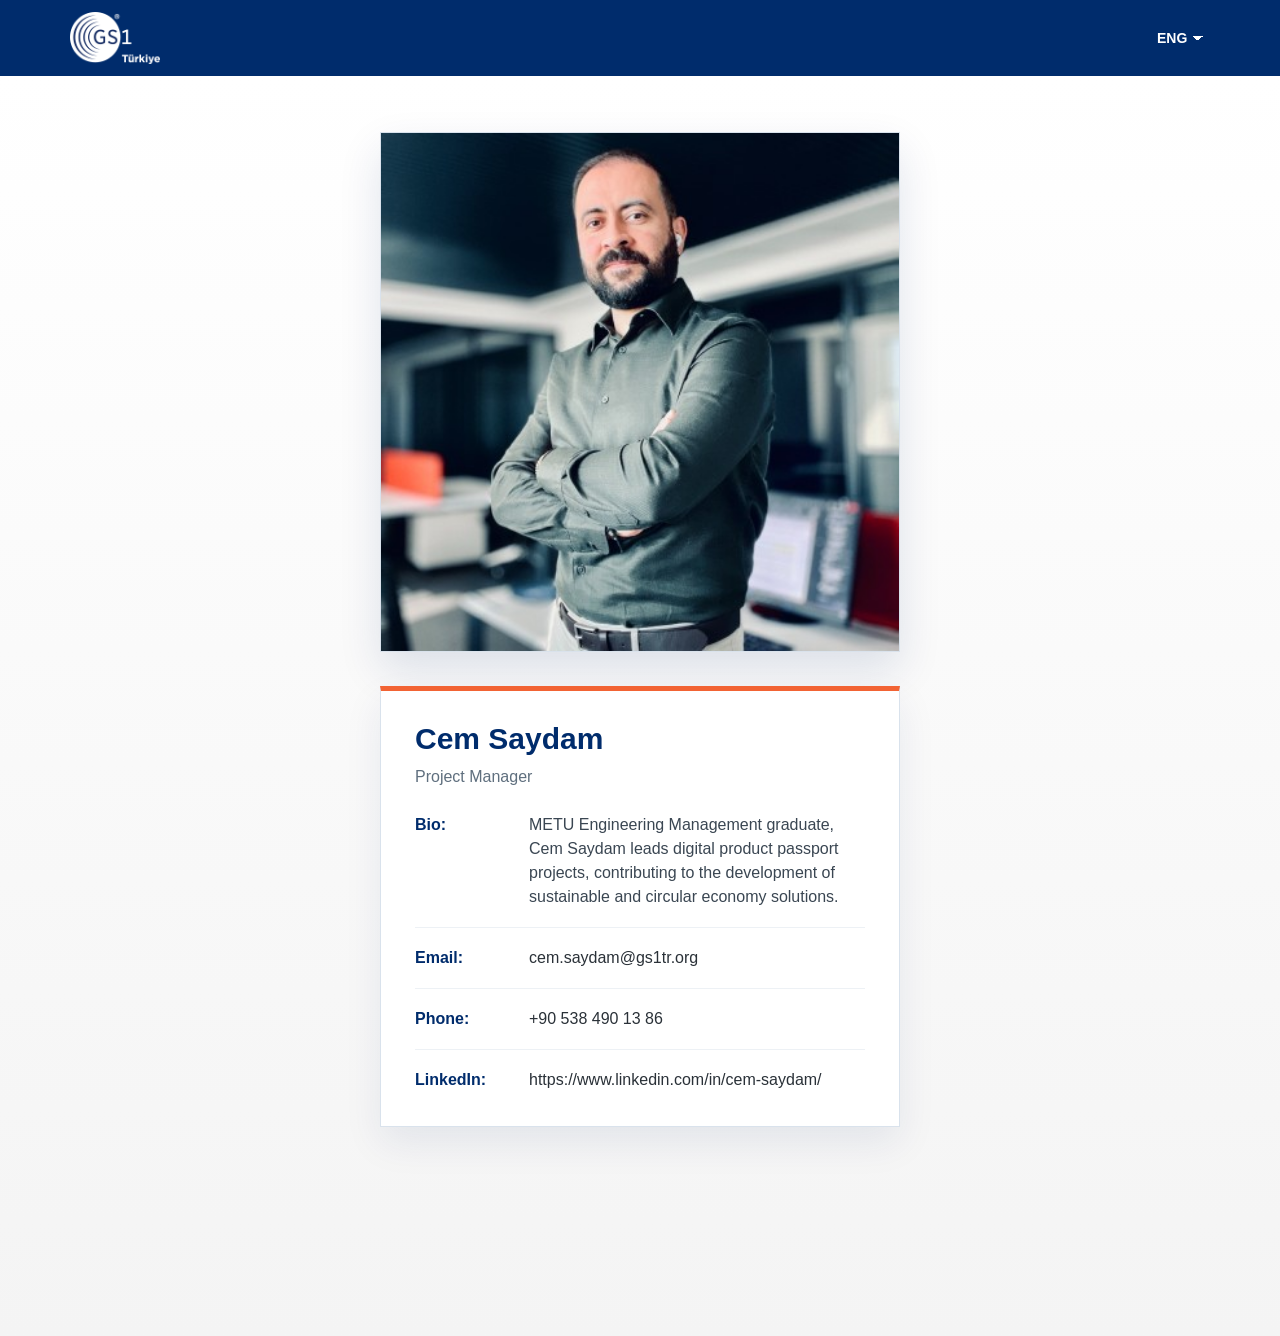
==== index.html @ 105dc5ab "Add files via upload" ====
<!DOCTYPE html>
<html lang="tr">
<head>
  <meta charset="UTF-8" />
  <meta name="viewport" content="width=device-width, initial-scale=1.0" />
  <meta name="robots" content="noindex, nofollow, noarchive" />
  <title>Profil | GS1 Türkiye</title>

  <style>
    :root {
      --gs1-blue: rgb(0, 44, 108);
      --gs1-orange: rgb(242, 99, 52);
      --gs1-light-gray: rgb(244, 244, 244);
      --gs1-text: #1b1f23;
      --gs1-muted: #5f6f7e;
      --gs1-border: #d9e2ec;
      --white: #ffffff;
      --container: 1140px;
    }

    * {
      box-sizing: border-box;
    }

    body {
      margin: 0;
      font-family: "Gotham Office", "Gotham", Arial, Helvetica, sans-serif;
      color: var(--gs1-text);
      background: var(--gs1-light-gray);
      line-height: 1.5;
    }

    a {
      color: inherit;
      text-decoration: none;
    }

    .container {
      width: min(var(--container), calc(100% - 32px));
      margin: 0 auto;
    }

    /* Header */
    .site-header {
      position: sticky;
      top: 0;
      z-index: 20;
      background: var(--gs1-blue);
      color: var(--white);
    }

    .site-header .container {
      min-height: 76px;
      display: flex;
      align-items: center;
      justify-content: space-between;
      gap: 24px;
    }

    .logo-link {
      display: inline-flex;
      align-items: center;
      gap: 14px;
      flex-shrink: 0;
      padding: 10px 0;
    }

    .site-logo {
      display: block;
      width: auto;
      height: 52px;
    }

    .language-control {
      display: inline-flex;
      align-items: center;
      gap: 10px;
      font-size: 14px;
      font-weight: 600;
    }

    .language-control select {
      appearance: none;
      -webkit-appearance: none;
      border: 0;
      border-radius: 0;
      background: transparent;
      color: #ffffff;
      font: inherit;
      padding: 6px 22px 6px 6px;
      cursor: pointer;
      background-image:
        linear-gradient(45deg, transparent 50%, #ffffff 50%),
        linear-gradient(135deg, #ffffff 50%, transparent 50%);
      background-position:
        calc(100% - 12px) 52%,
        calc(100% - 7px) 52%;
      background-size: 5px 5px, 5px 5px;
      background-repeat: no-repeat;
    }

    .language-control select:focus {
      outline: 1px solid rgba(255, 255, 255, 0.7);
      outline-offset: 3px;
    }

    .language-control option {
      color: var(--gs1-text);
      background: #ffffff;
    }

    /* Main */
    .profile-main {
      min-height: calc(100vh + 360px);
      background:
        linear-gradient(180deg, #ffffff 0%, var(--gs1-light-gray) 100%);
      padding: 56px 0 120px;
    }

    .profile-shell {
      width: min(520px, 100%);
      margin: 0 auto;
      text-align: center;
    }

    .photo-frame {
      width: min(100%, calc(100vw - 32px));
      max-width: 520px;
      aspect-ratio: 1 / 1;
      margin: 0 auto;
      position: relative;
      z-index: 1;
      will-change: transform;
      overflow: hidden;
      border: 1px solid var(--gs1-border);
      background:
        linear-gradient(135deg, rgba(0, 44, 108, 0.08), rgba(242, 99, 52, 0.10)),
        #ffffff;
      display: grid;
      place-items: center;
      color: var(--gs1-blue);
      font-weight: 700;
      letter-spacing: 0.02em;
      box-shadow: 0 18px 40px rgba(0, 44, 108, 0.12);
    }

    .photo-frame img {
      width: 100%;
      height: 100%;
      display: none;
      object-fit: cover;
      filter: blur(var(--photo-blur, 0px)) saturate(var(--photo-saturation, 1));
      transform: scale(var(--photo-scale, 1));
      transform-origin: center;
      will-change: filter, transform;
    }

    .photo-frame.has-photo img {
      display: block;
    }

    .photo-frame.has-photo .photo-placeholder-text {
      display: none;
    }

    .photo-placeholder-text {
      width: 84px;
      height: 84px;
      border-radius: 50%;
      border: 2px solid rgba(0, 44, 108, 0.25);
      display: grid;
      place-items: center;
      font-size: 13px;
    }

    @keyframes profileCardIntro {
      0% {
        transform: translateY(28px);
      }
      65% {
        transform: translateY(-8px);
      }
      100% {
        transform: translateY(0);
      }
    }

    .profile-card {
      position: relative;
      z-index: 2;
      margin-top: 34px;
      background: #ffffff;
      border: 1px solid var(--gs1-border);
      border-top: 5px solid var(--gs1-orange);
      padding: 30px 34px 34px;
      text-align: left;
      box-shadow: 0 16px 36px rgba(0, 44, 108, 0.08);
      animation: profileCardIntro 900ms cubic-bezier(0.22, 1, 0.36, 1) 350ms both;
    }

    .profile-card h1 {
      margin: 0 0 8px;
      color: var(--gs1-blue);
      font-size: 30px;
      line-height: 1.2;
      font-weight: 700;
    }

    .profile-card .role-line {
      margin: 0 0 24px;
      color: var(--gs1-muted);
      font-size: 16px;
    }

    .info-list {
      display: grid;
      gap: 18px;
    }

    .info-row {
      display: grid;
      grid-template-columns: 96px 1fr;
      gap: 18px;
      padding-bottom: 18px;
      border-bottom: 1px solid #edf1f5;
    }

    .info-row:last-child {
      border-bottom: 0;
      padding-bottom: 0;
    }

    .info-label {
      color: var(--gs1-blue);
      font-weight: 700;
    }

    .info-value {
      color: #2a3138;
    }

    .bio-text {
      color: #3a4652;
    }

    .empty-state {
      margin-top: 20px;
      padding: 16px;
      border: 1px solid var(--gs1-border);
      background: #ffffff;
      color: var(--gs1-muted);
      text-align: center;
      display: none;
    }

    .empty-state.is-visible {
      display: block;
    }

    @media (prefers-reduced-motion: reduce) {
      .profile-card {
        animation: none;
      }
    }

    @media (max-width: 560px) {
      .site-header .container {
        min-height: 68px;
      }

      .site-logo {
        height: 44px;
      }

      .profile-main {
        min-height: calc(100vh + 280px);
        padding-top: 24px;
        padding-bottom: 96px;
      }

      .photo-frame {
        width: min(100%, calc(100vw - 24px));
      }

      .profile-card {
        margin-top: 24px;
        padding: 24px 22px 28px;
      }

      .profile-card h1 {
        font-size: 25px;
      }

      .info-row {
        grid-template-columns: 1fr;
        gap: 5px;
      }
    }
  </style>
</head>

<body>
  <header class="site-header">
    <div class="container">
      <a class="logo-link" href="https://gs1tr.org/" target="_blank" rel="noopener" aria-label="GS1 Türkiye web sitesine git">
        <img
          src="assets/gs1turkiyelogo.png"
          alt="GS1 Türkiye"
          class="site-logo"
          onerror="this.onerror=null; this.src='gs1turkiyelogo.png';"
        />
      </a>

      <div class="language-control">
        <select id="languageSelect" aria-label="Dil seçimi">
          <option value="tr">TR</option>
          <option value="en">ENG</option>
        </select>
      </div>
    </div>
  </header>

  <main class="profile-main">
    <div class="container">
      <section class="profile-shell" aria-labelledby="profile-title">
        <div class="photo-frame" aria-label="Profil fotoğrafı alanı">
          <img id="profilePhoto" src="" alt="" />
          <span class="photo-placeholder-text" data-i18n="photoPlaceholder">Fotoğraf</span>
        </div>

        <div class="profile-card">
          <h1 id="profile-title">Cem Saydam</h1>
          <p class="role-line" id="profileRole">Proje Yöneticisi</p>

          <div class="info-list">
            <div class="info-row">
              <div class="info-label" data-i18n="bioLabel">Bio:</div>
              <div class="info-value bio-text" id="profileBio">
                Lorem ipsum dolor sit amet, consectetur adipiscing elit.
              </div>
            </div>

            <div class="info-row">
              <div class="info-label" data-i18n="emailLabel">Eposta:</div>
              <div class="info-value"><a id="profileEmail" href="mailto:lorem@example.com">lorem@example.com</a></div>
            </div>

            <div class="info-row">
              <div class="info-label" data-i18n="phoneLabel">Telefon:</div>
              <div class="info-value"><a id="profilePhone" href="tel:1234">1234</a></div>
            </div>

            <div class="info-row">
              <div class="info-label" data-i18n="linkedinLabel">LinkedIn:</div>
              <div class="info-value"><a id="profileLinkedIn" href="#" target="_blank" rel="noopener">www...</a></div>
            </div>
          </div>
        </div>

        <div class="empty-state" id="emptyState"></div>
      </section>
    </div>
  </main>

  <script>
    const uiTranslations = {
      tr: {
        photoPlaceholder: "Fotoğraf",
        bioLabel: "Bio:",
        emailLabel: "Eposta:",
        phoneLabel: "Telefon:",
        linkedinLabel: "LinkedIn:",
        missingProfile: "Bu profile ait veri bulunamadı. URL'deki p parametresini kontrol edin."
      },
      en: {
        photoPlaceholder: "Photo",
        bioLabel: "Bio:",
        emailLabel: "Email:",
        phoneLabel: "Phone:",
        linkedinLabel: "LinkedIn:",
        missingProfile: "No data was found for this profile. Please check the p parameter in the URL."
      }
    };

    const fallbackProfiles = {
      "cem-saydam": {
        name: "Cem Saydam",
        title_tr: "Proje Yöneticisi",
        title_en: "Project Manager",
        bio_tr: "Lorem ipsum...",
        bio_en: "Lorem ipsum...",
        email: "cem.saydam@gs1tr.org",
        phone: "+90 538 490 13 86",
        linkedin: "https://www.linkedin.com/in/cem-saydam/",
        photo: "assets/cem-saydam.jpeg"
      }
    };

    const siteHeader = document.querySelector(".site-header");
    const languageSelect = document.getElementById("languageSelect");
    const photoFrame = document.querySelector(".photo-frame");
    const profileCard = document.querySelector(".profile-card");
    const profilePhoto = document.getElementById("profilePhoto");
    const profileTitle = document.getElementById("profile-title");
    const profileRole = document.getElementById("profileRole");
    const profileBio = document.getElementById("profileBio");
    const profileEmail = document.getElementById("profileEmail");
    const profilePhone = document.getElementById("profilePhone");
    const profileLinkedIn = document.getElementById("profileLinkedIn");
    const emptyState = document.getElementById("emptyState");
    const photoHeaderGap = 4;

    let currentLanguage = "en";
    let currentProfile = null;
    let ticking = false;

    function getInitialLanguage() {
      const savedLanguage = localStorage.getItem("profileLanguage");
      if (savedLanguage === "tr" || savedLanguage === "en") {
        return savedLanguage;
      }

      const browserLanguage = navigator.language || navigator.userLanguage || "en";
      return browserLanguage.toLowerCase().startsWith("tr") ? "tr" : "en";
    }

    function getProfileSlug() {
      const params = new URLSearchParams(window.location.search);
      return params.get("p") || "cem-saydam";
    }

    function applyUiLanguage(language) {
      const dictionary = uiTranslations[language] || uiTranslations.en;
      document.documentElement.lang = language;
      languageSelect.value = language;

      document.querySelectorAll("[data-i18n]").forEach((element) => {
        const key = element.getAttribute("data-i18n");
        if (dictionary[key]) {
          element.textContent = dictionary[key];
        }
      });

      if (emptyState.classList.contains("is-visible")) {
        emptyState.textContent = dictionary.missingProfile;
      }
    }

    function getLocalizedValue(profile, fieldBase, language) {
      return profile[`${fieldBase}_${language}`] || profile[`${fieldBase}_en`] || profile[`${fieldBase}_tr`] || "";
    }

    function renderProfile(profile) {
      currentProfile = profile;
      const role = getLocalizedValue(profile, "title", currentLanguage);
      const bio = getLocalizedValue(profile, "bio", currentLanguage);

      profileTitle.textContent = profile.name || "";
      profileRole.textContent = role;
      profileBio.textContent = bio;

      profileEmail.textContent = profile.email || "";
      profileEmail.href = profile.email ? `mailto:${profile.email}` : "#";

      profilePhone.textContent = profile.phone || "";
      profilePhone.href = profile.phone ? `tel:${profile.phone.replace(/\s+/g, "")}` : "#";

      profileLinkedIn.textContent = profile.linkedin || "www...";
      profileLinkedIn.href = profile.linkedin || "#";

      document.title = `${profile.name || "Profil"} | GS1 Türkiye`;

      if (profile.photo) {
        profilePhoto.src = profile.photo;
        profilePhoto.alt = profile.name || "Profil fotoğrafı";
        profilePhoto.onerror = () => {
          profilePhoto.removeAttribute("src");
          profilePhoto.alt = "";
          photoFrame.classList.remove("has-photo");
        };
        photoFrame.classList.add("has-photo");
      } else {
        profilePhoto.removeAttribute("src");
        profilePhoto.alt = "";
        profilePhoto.onerror = null;
        photoFrame.classList.remove("has-photo");
      }
    }

    async function loadProfiles() {
      try {
        const response = await fetch("data/profiles.json", { cache: "no-store" });
        if (!response.ok) throw new Error("profiles.json could not be loaded");
        return await response.json();
      } catch (error) {
        console.warn("Using fallback profile data:", error);
        return fallbackProfiles;
      }
    }

    function showMissingProfile() {
      const dictionary = uiTranslations[currentLanguage] || uiTranslations.en;
      emptyState.textContent = dictionary.missingProfile;
      emptyState.classList.add("is-visible");
    }

    function setLanguage(language) {
      currentLanguage = language;
      applyUiLanguage(language);
      localStorage.setItem("profileLanguage", language);

      if (currentProfile) {
        renderProfile(currentProfile);
      }
    }

    function updatePhotoParallax() {
      if (!photoFrame || !siteHeader || !profileCard) return;

      const scrollY = window.scrollY || window.pageYOffset;
      const currentTranslateY = getComputedStyle(photoFrame).transform;
      photoFrame.style.transform = "translateY(0)";

      const headerBottom = siteHeader.getBoundingClientRect().bottom;
      const photoRect = photoFrame.getBoundingClientRect();
      const cardRect = profileCard.getBoundingClientRect();
      const photoTop = photoRect.top;
      const pinnedTranslateY = Math.max(0, headerBottom + photoHeaderGap - photoTop);
      const translateY = Math.max(scrollY * 0.5, pinnedTranslateY);
      const translatedPhotoBottom = photoRect.bottom + translateY;
      const overlapStart = translatedPhotoBottom - cardRect.top;
      const overlapDistance = Math.min(photoRect.height * 0.45, 220);
      const overlapProgress = Math.min(Math.max(overlapStart / overlapDistance, 0), 1);
      const blur = overlapProgress * 3.5;
      const saturation = 1 - overlapProgress * 0.45;
      const scale = 1 + overlapProgress * 0.025;

      photoFrame.style.transform = currentTranslateY;
      photoFrame.style.transform = `translateY(${translateY}px)`;
      photoFrame.style.setProperty("--photo-blur", `${blur.toFixed(2)}px`);
      photoFrame.style.setProperty("--photo-saturation", saturation.toFixed(2));
      photoFrame.style.setProperty("--photo-scale", scale.toFixed(3));
      ticking = false;
    }

    function requestPhotoParallaxUpdate() {
      if (!ticking) {
        window.requestAnimationFrame(updatePhotoParallax);
        ticking = true;
      }
    }

    async function init() {
      setLanguage(getInitialLanguage());

      const profiles = await loadProfiles();
      const slug = getProfileSlug();
      const profile = profiles[slug];

      if (profile) {
        renderProfile(profile);
      } else {
        showMissingProfile();
      }

      updatePhotoParallax();
    }

    languageSelect.addEventListener("change", (event) => {
      setLanguage(event.target.value);
    });

    window.addEventListener("scroll", requestPhotoParallaxUpdate, { passive: true });
    window.addEventListener("resize", updatePhotoParallax);

    init();
  </script>
</body>
</html>
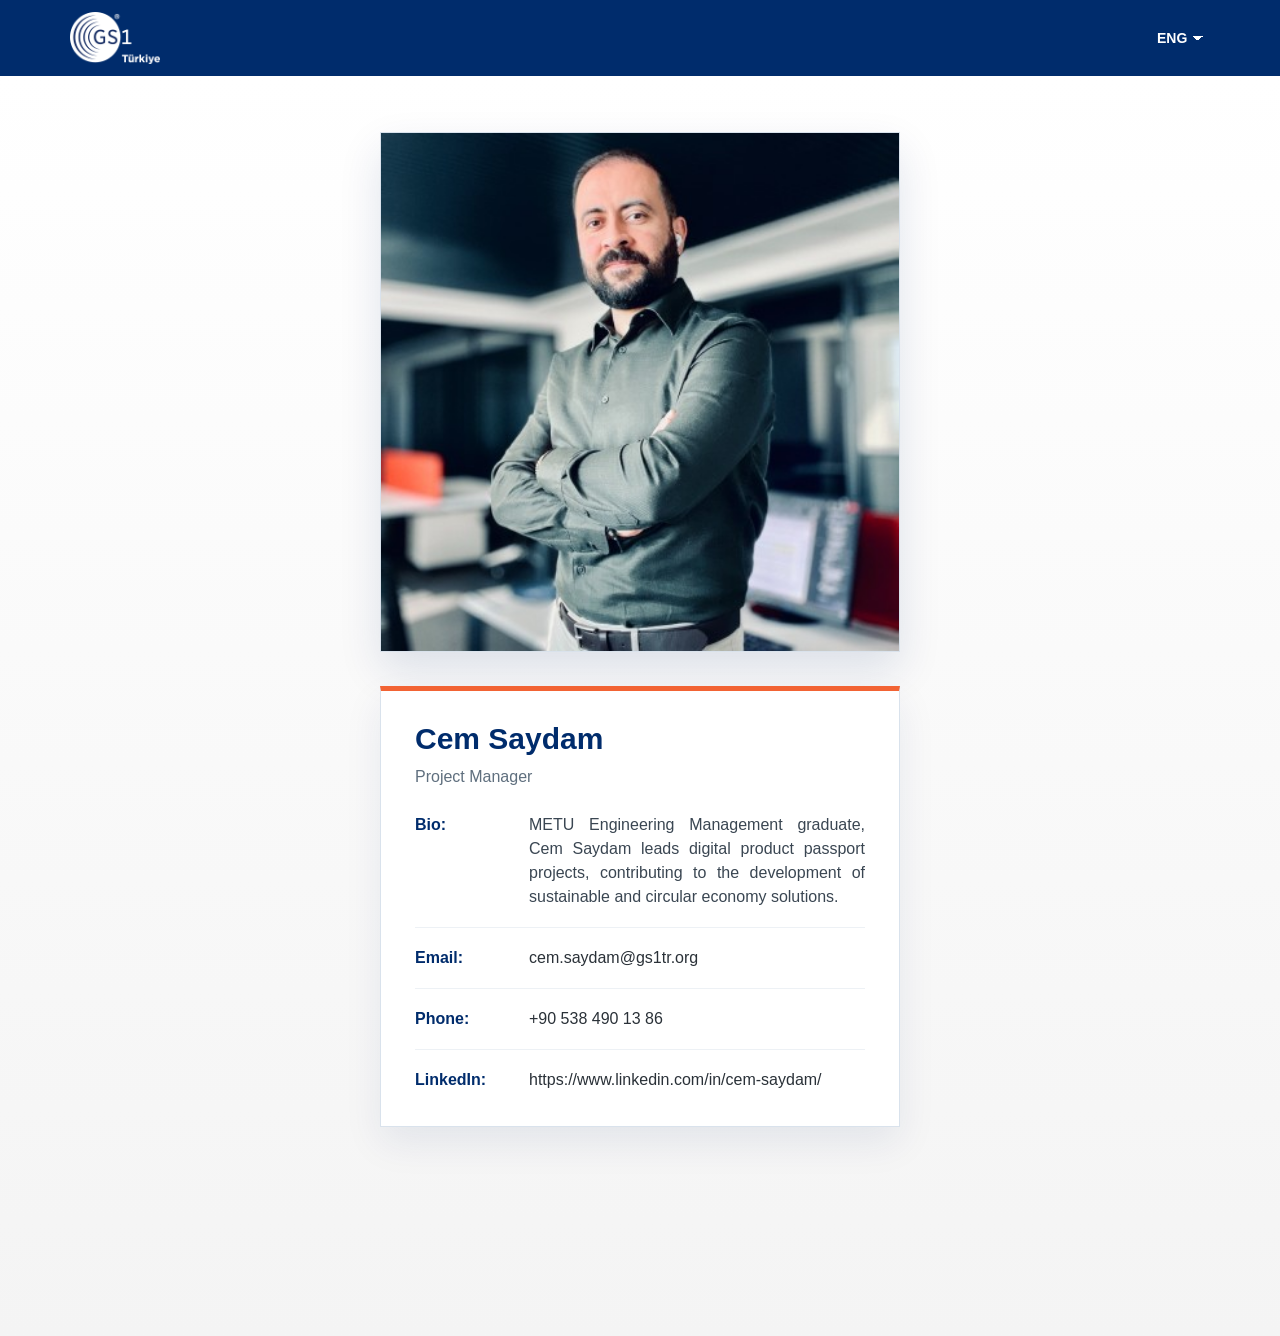
==== commit 5a11efc3: "text düzenlemesi" ====
--- a/index.html
+++ b/index.html
@@ -237,6 +237,7 @@
 
     .info-value {
       color: #2a3138;
+      text-align: justify;
     }
 
     .bio-text {
@@ -407,6 +408,10 @@
     const profileEmail = document.getElementById("profileEmail");
     const profilePhone = document.getElementById("profilePhone");
     const profileLinkedIn = document.getElementById("profileLinkedIn");
+    const profileBioRow = profileBio.closest(".info-row");
+    const profileEmailRow = profileEmail.closest(".info-row");
+    const profilePhoneRow = profilePhone.closest(".info-row");
+    const profileLinkedInRow = profileLinkedIn.closest(".info-row");
     const emptyState = document.getElementById("emptyState");
     const photoHeaderGap = 4;
 
@@ -454,19 +459,34 @@
       currentProfile = profile;
       const role = getLocalizedValue(profile, "title", currentLanguage);
       const bio = getLocalizedValue(profile, "bio", currentLanguage);
+      const email = profile.email || "";
+      const phone = profile.phone || "";
+      const linkedin = profile.linkedin || "";
+
+      const hasRole = role.trim() !== "";
+      const hasBio = bio.trim() !== "";
+      const hasEmail = email.trim() !== "";
+      const hasPhone = phone.trim() !== "";
+      const hasLinkedIn = linkedin.trim() !== "";
 
       profileTitle.textContent = profile.name || "";
       profileRole.textContent = role;
+      profileRole.style.display = hasRole ? "" : "none";
+
       profileBio.textContent = bio;
-
-      profileEmail.textContent = profile.email || "";
-      profileEmail.href = profile.email ? `mailto:${profile.email}` : "#";
-
-      profilePhone.textContent = profile.phone || "";
-      profilePhone.href = profile.phone ? `tel:${profile.phone.replace(/\s+/g, "")}` : "#";
-
-      profileLinkedIn.textContent = profile.linkedin || "www...";
-      profileLinkedIn.href = profile.linkedin || "#";
+      profileBioRow.style.display = hasBio ? "grid" : "none";
+
+      profileEmail.textContent = email;
+      profileEmail.href = hasEmail ? `mailto:${email}` : "#";
+      profileEmailRow.style.display = hasEmail ? "grid" : "none";
+
+      profilePhone.textContent = phone;
+      profilePhone.href = hasPhone ? `tel:${phone.replace(/\s+/g, "")}` : "#";
+      profilePhoneRow.style.display = hasPhone ? "grid" : "none";
+
+      profileLinkedIn.textContent = linkedin;
+      profileLinkedIn.href = hasLinkedIn ? linkedin : "#";
+      profileLinkedInRow.style.display = hasLinkedIn ? "grid" : "none";
 
       document.title = `${profile.name || "Profil"} | GS1 Türkiye`;
 
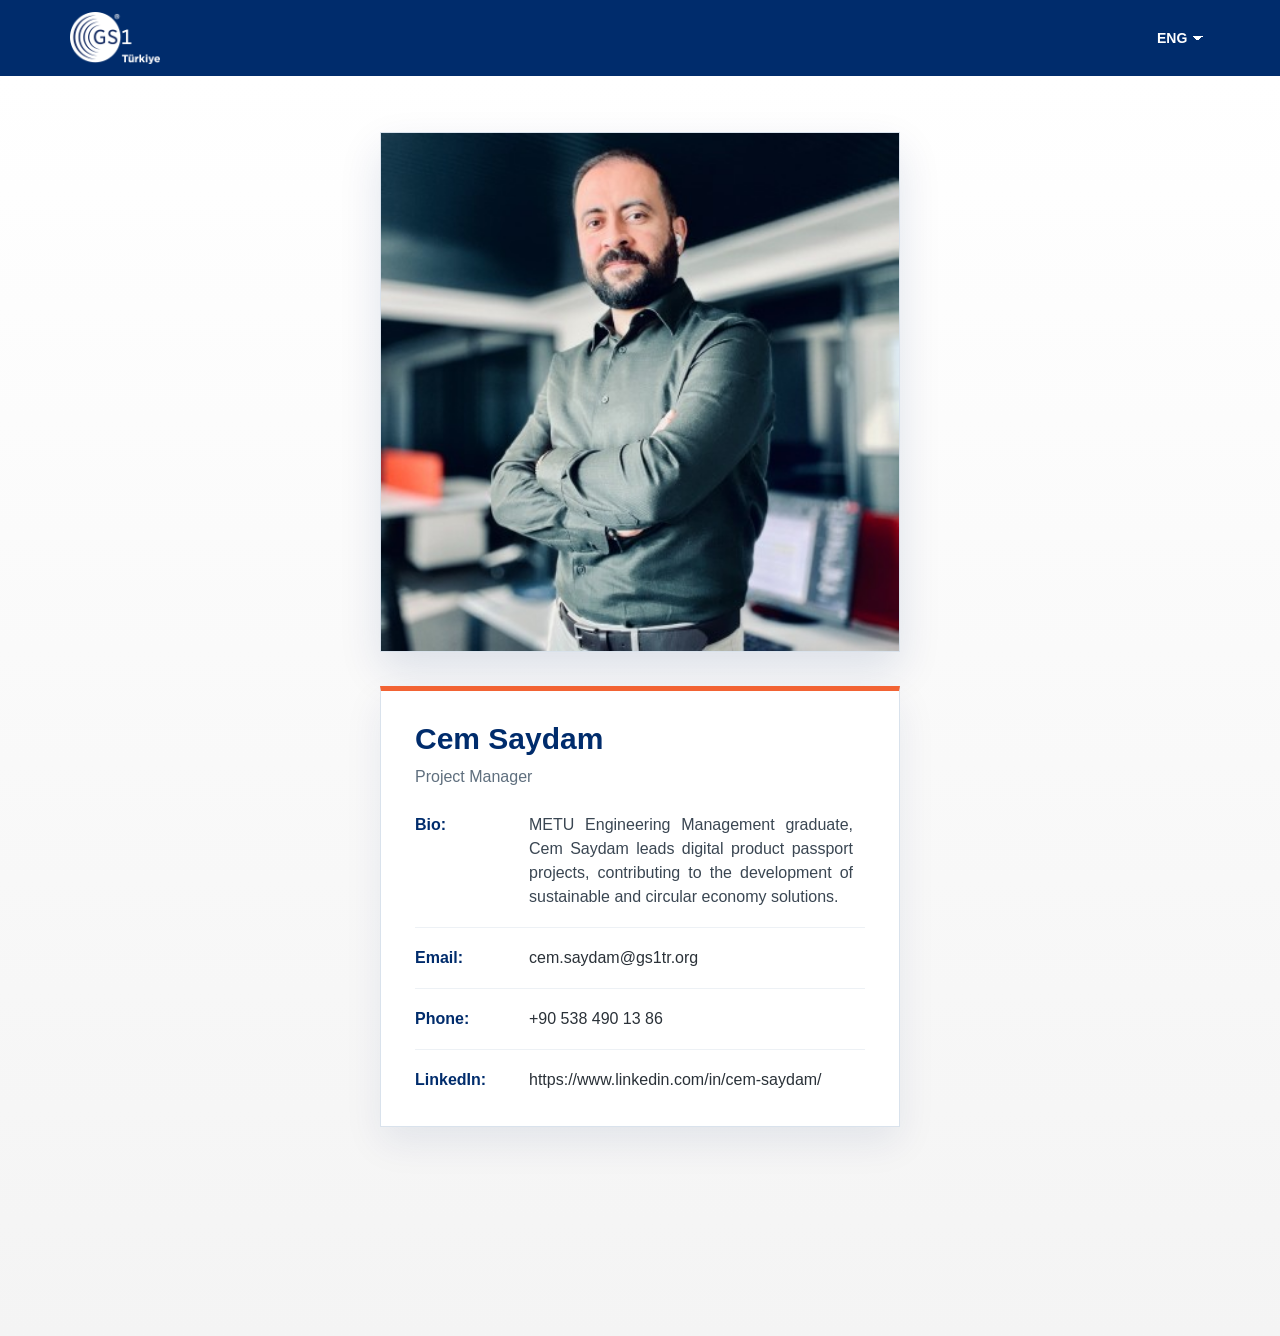
==== commit a02caf25: "text padding" ====
--- a/index.html
+++ b/index.html
@@ -238,6 +238,8 @@
     .info-value {
       color: #2a3138;
       text-align: justify;
+      padding-inline-end: 12px;
+      overflow-wrap: break-word;
     }
 
     .bio-text {
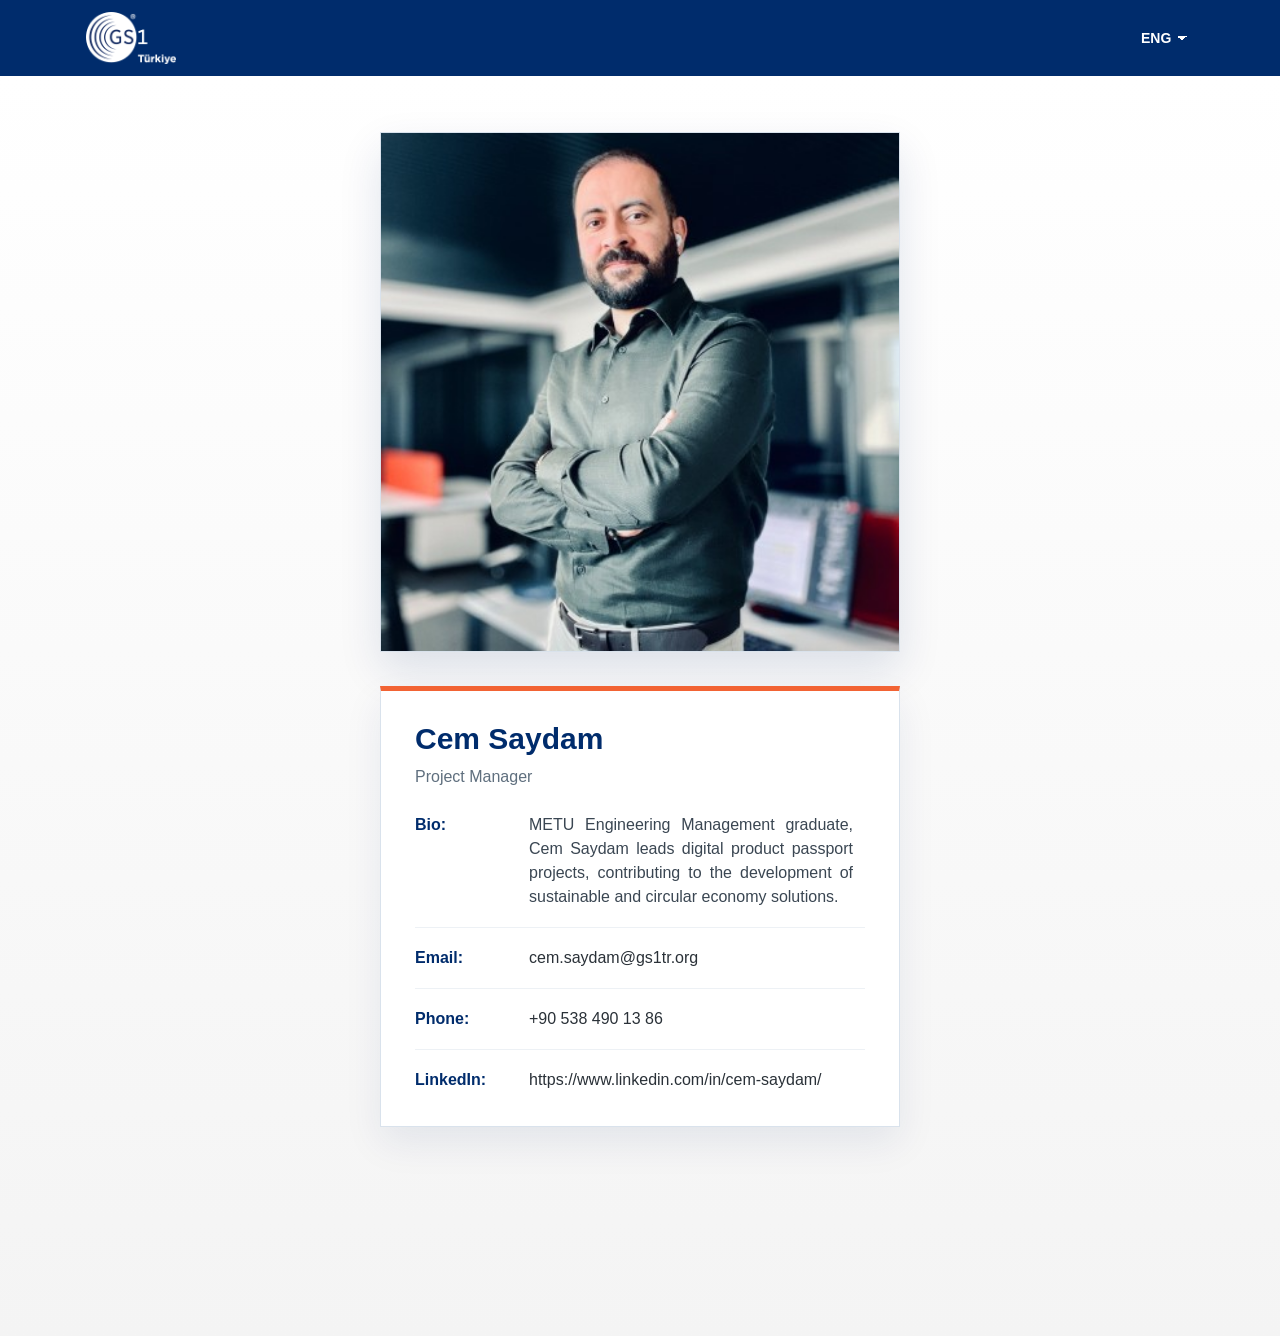
==== commit bcd28098: "taşma düzenlemesi" ====
--- a/index.html
+++ b/index.html
@@ -36,7 +36,9 @@
     }
 
     .container {
-      width: min(var(--container), calc(100% - 32px));
+      width: min(var(--container), 100%);
+      max-width: var(--container);
+      padding-inline: 16px;
       margin: 0 auto;
     }
 
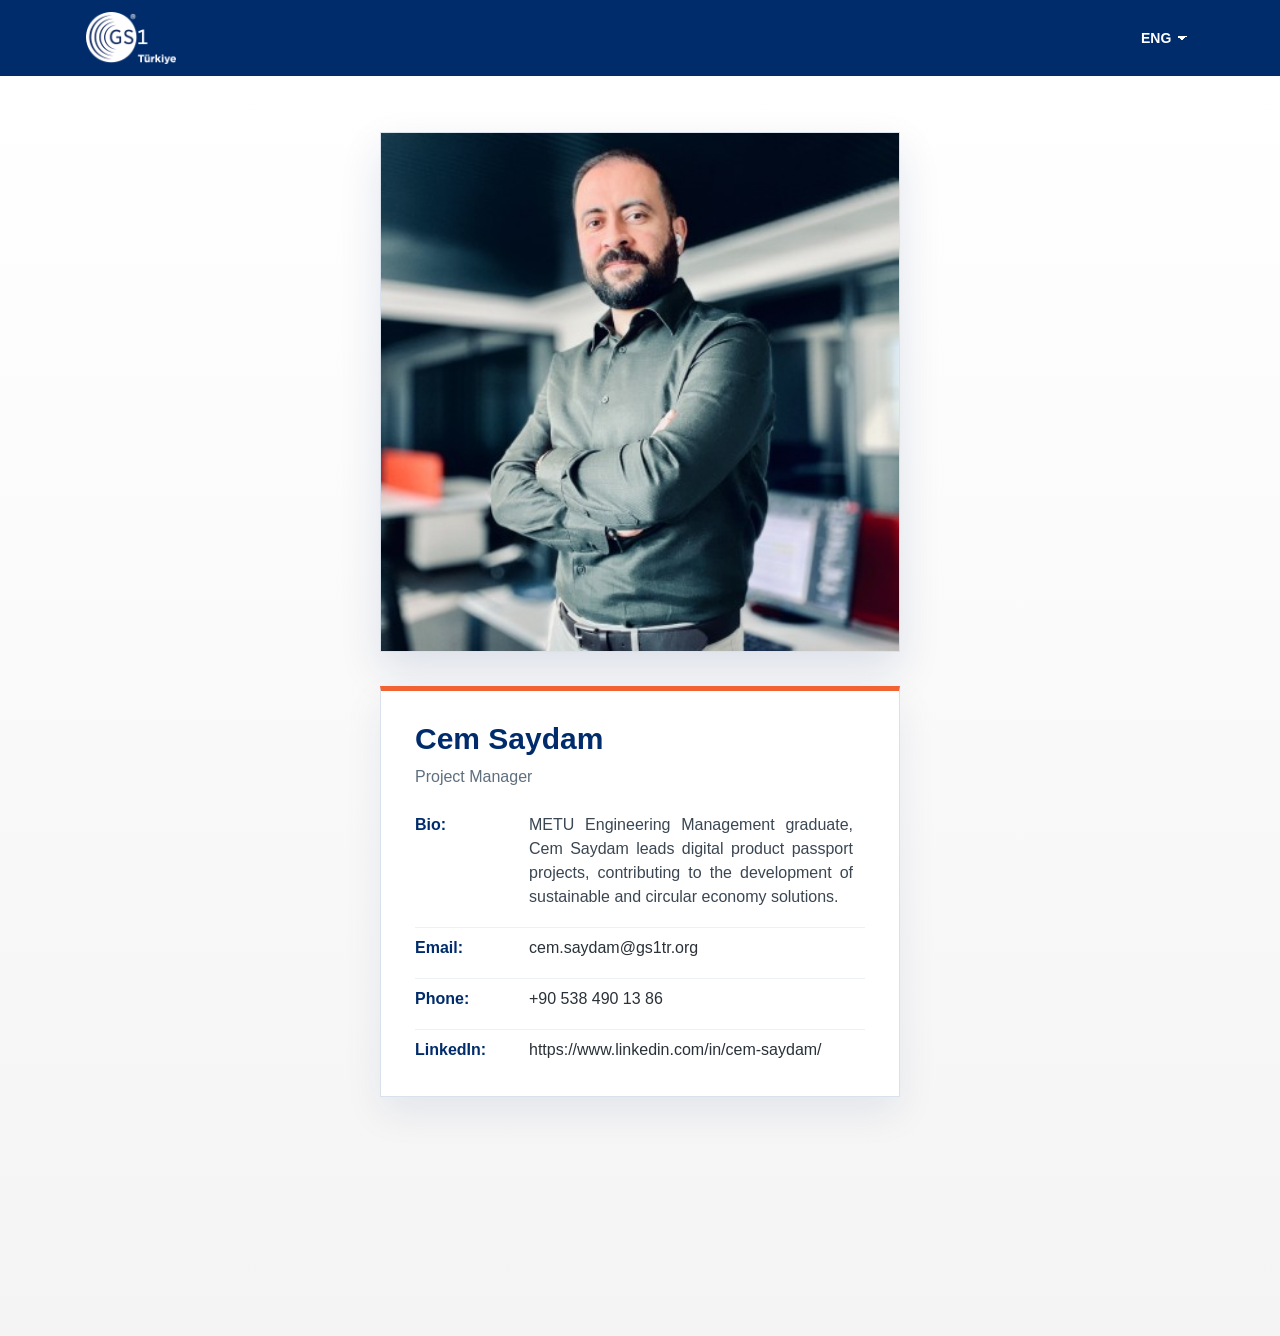
==== commit ee90bcb0: "taşma artık" ====
--- a/index.html
+++ b/index.html
@@ -216,15 +216,16 @@
 
     .info-list {
       display: grid;
-      gap: 18px;
+      gap: 8px;
     }
 
     .info-row {
       display: grid;
-      grid-template-columns: 96px 1fr;
+      grid-template-columns: 96px minmax(0, 1fr);
       gap: 18px;
       padding-bottom: 18px;
       border-bottom: 1px solid #edf1f5;
+      min-width: 0;
     }
 
     .info-row:last-child {
@@ -235,13 +236,18 @@
     .info-label {
       color: var(--gs1-blue);
       font-weight: 700;
+      min-width: 0;
+      white-space: nowrap;
     }
 
     .info-value {
       color: #2a3138;
       text-align: justify;
       padding-inline-end: 12px;
-      overflow-wrap: break-word;
+      overflow-wrap: anywhere;
+      min-width: 0;
+      width: 100%;
+      word-break: break-word;
     }
 
     .bio-text {
